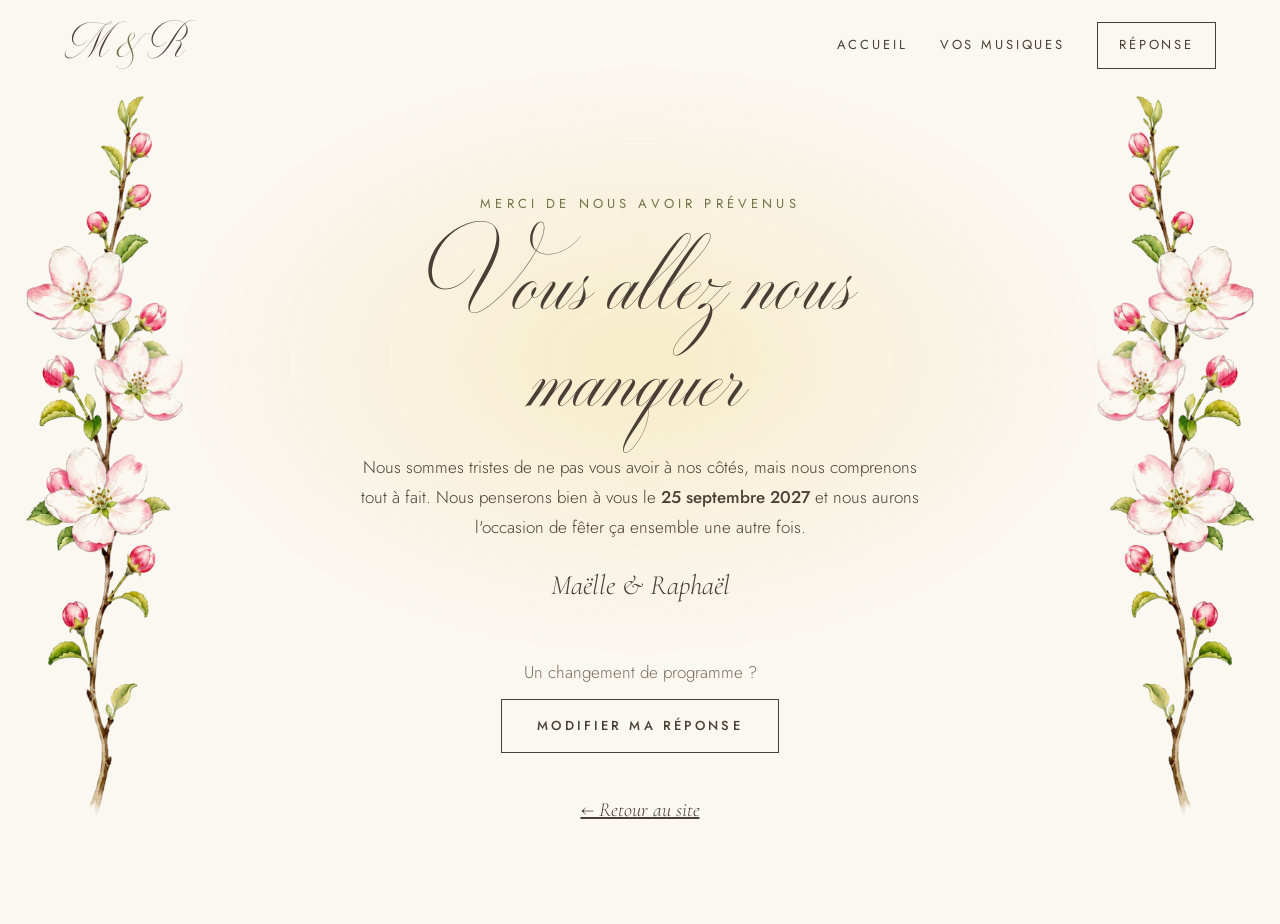
==== merci-non.html @ e09565a5 "style: drop small garlands now that side branches frame each page Co-Authored-By: Claude Opus 5.5 <n" ====
<!doctype html>
<html lang="fr">
<head>
  <meta charset="utf-8">
  <meta name="viewport" content="width=device-width, initial-scale=1">
  <title>Vous allez nous manquer — Maëlle &amp; Raphaël</title>
  <link rel="preconnect" href="https://fonts.googleapis.com">
  <link rel="preconnect" href="https://fonts.gstatic.com" crossorigin>
  <link rel="stylesheet" href="https://fonts.googleapis.com/css2?family=Cormorant+Garamond:ital,wght@0,300;0,400;1,300;1,400&amp;family=Jost:wght@300;400;500&amp;display=swap">
  <link rel="preload" href="assets/fonts/milton-two.otf" as="font" type="font/otf" crossorigin>
  <link rel="stylesheet" href="css/style.css?v=29">
</head>
<body>
<div class="page page-merci">
  <div class="voile voile-jaune" aria-hidden="true"></div>
  <img class="fleurs-cote fleurs-cote-gauche" src="assets/images/fleurs-cote-pommier.webp" alt="" width="440" height="2015">
  <img class="fleurs-cote fleurs-cote-droite" src="assets/images/fleurs-cote-pommier.webp" alt="" width="440" height="2015">

  <header class="entete">
    <a class="logo" href="index.html" aria-label="Accueil — Maëlle et Raphaël">M <span>&amp;</span> R</a>
    <button class="burger" type="button" aria-expanded="false" aria-controls="menu" aria-label="Ouvrir le menu">
      <span></span><span></span><span></span>
    </button>
    <nav class="nav" id="menu" aria-label="Navigation principale">
      <a href="index.html">Accueil</a>
      <a href="musiques.html">Vos musiques</a>
      <a class="nav-reponse" href="rsvp.html">Réponse</a>
    </nav>
  </header>

  <main class="page-contenu" style="max-width: 640px">
    <p class="surtitre">Merci de nous avoir prévenus</p>
    <h1>Vous allez nous manquer</h1>
    <p>Nous sommes tristes de ne pas vous avoir à nos côtés, mais nous comprenons tout à fait. Nous penserons bien à vous le <strong>25 septembre 2027</strong> et nous aurons l'occasion de fêter ça ensemble une autre fois.</p>
    <p class="signature">Maëlle &amp; Raphaël</p>
    <p class="changement">Un changement de programme ?</p>
    <a class="bouton bouton-trait" href="rsvp.html">Modifier ma réponse</a>
    <br>
    <a class="lien-retour" href="index.html" style="margin-top: 40px">← Retour au site</a>
  </main>
</div>
<script src="js/main.js?v=29"></script>
</body>
</html>
---- css/style.css ----
/* ==========================================================================
   Site faire-part — Maëlle & Raphaël
   Maquette 2 : minimaliste aquarelle (fond beige, voiles pêche et jaune,
   titres manuscrits Milton Two, texte Jost, accent vert olive).
   ========================================================================== */

@font-face {
  font-family: 'Milton Two';
  src: url('../assets/fonts/milton-two.otf') format('opentype');
  font-display: swap;
}

:root {
  --fond: #fbf7f1;
  --texte: #4a3f36;
  --discret: #7a6d61;
  --olive: #6e7448;
  --filet: #e3d8c8;
  --trait: #b9ac9c;
  --peche: 242, 196, 170;
  --jaune: 244, 226, 160;

  --manuscrit: 'Milton Two', cursive;
  --serif: 'Cormorant Garamond', Georgia, serif;
  --sans: 'Jost', system-ui, sans-serif;

  --marge: clamp(20px, 5vw, 72px);
}

*, *::before, *::after { box-sizing: border-box; }

html { scroll-behavior: smooth; overflow-x: hidden; overflow-x: clip; }
@media (prefers-reduced-motion: reduce) { html { scroll-behavior: auto; } }

body {
  margin: 0;
  background: var(--fond);
  color: var(--texte);
  font-family: var(--sans);
  font-weight: 300;
  font-size: 17px;
  line-height: 1.75;
  overflow-x: hidden;
  overflow-x: clip;
}

[hidden] { display: none !important; }
img { display: block; max-width: 100%; height: auto; }
p { margin: 0; }

a { color: var(--texte); }
a:hover { color: var(--olive); }
a:focus-visible, button:focus-visible, input:focus-visible, textarea:focus-visible {
  outline: 2px solid var(--olive);
  outline-offset: 3px;
}

strong { font-weight: 500; }

.visuellement-cache {
  position: absolute; width: 1px; height: 1px; overflow: hidden;
  clip: rect(0 0 0 0); white-space: nowrap;
}

/* ---------- Typographie ---------- */

h1, h2 {
  margin: 0;
  font-family: var(--manuscrit);
  font-weight: 400;
  /* Milton Two a un petit œil : on aligne sa hauteur d'x sur celle d'une serif */
  font-size-adjust: 0.31;
  line-height: 1.2;
}

h3 { margin: 0; }

.surtitre {
  font-size: 13px;
  font-weight: 400;
  letter-spacing: 0.32em;
  text-transform: uppercase;
  color: var(--olive);
}

.etiquette {
  font-size: 13px;
  font-weight: 500;
  letter-spacing: 0.24em;
  text-transform: uppercase;
}

.italique {
  font-family: var(--serif);
  font-style: italic;
  font-size: 22px;
  line-height: 1.35;
}

.discret { color: var(--discret); }
.olive { color: var(--olive); }

.titre-xl { font-size: clamp(56px, 9vw, 124px); line-height: 1.1; }
.titre-l { font-size: clamp(44px, 5.4vw, 64px); }
.titre-m { font-size: clamp(40px, 5vw, 60px); }

/* ---------- Boutons ---------- */

.bouton {
  display: inline-flex;
  align-items: center;
  justify-content: center;
  gap: 12px;
  min-height: 54px;
  padding: 0 36px;
  border: 0;
  background: var(--olive);
  color: var(--fond);
  font: inherit;
  font-size: 13px;
  font-weight: 500;
  letter-spacing: 0.24em;
  text-transform: uppercase;
  text-decoration: none;
  cursor: pointer;
  transition: background-color 0.2s;
}
.bouton:hover { background: #5b6139; color: var(--fond); }

.bouton-trait {
  background: transparent;
  color: var(--texte);
  box-shadow: inset 0 0 0 1px var(--texte);
}
.bouton-trait:hover { background: rgba(110, 116, 72, 0.08); color: var(--texte); }

.bouton-petit { min-height: 44px; padding: 0 20px; font-size: 12px; letter-spacing: 0.22em; }

.lien-retour {
  display: inline-block;
  font-family: var(--serif);
  font-style: italic;
  font-size: 20px;
}

/* ---------- Voiles aquarelle ---------- */

.voile {
  position: absolute;
  border-radius: 50%;
  filter: blur(12px);
  pointer-events: none;
}
.voile-peche { background: radial-gradient(closest-side, rgba(var(--peche), 0.45), rgba(var(--peche), 0)); }
.voile-jaune { background: radial-gradient(closest-side, rgba(var(--jaune), 0.5), rgba(var(--jaune), 0)); }

/* ---------- En-tête ---------- */

.entete {
  position: relative;
  z-index: 2;
  display: flex;
  flex-wrap: wrap;
  align-items: center;
  justify-content: space-between;
  gap: 12px 32px;
  padding: 22px var(--marge);
}
.entete-accueil { justify-content: flex-end; }

.logo {
  font-family: var(--serif);
  font-size: 26px;
  font-weight: 400;
  letter-spacing: 0.04em;
  line-height: 1;
  text-decoration: none;
}
.logo span { font-style: italic; color: var(--olive); }

.nav {
  display: flex;
  flex-wrap: wrap;
  align-items: center;
  justify-content: flex-end;
  gap: 8px 32px;
  font-size: 13px;
  font-weight: 400;
  letter-spacing: 0.22em;
  text-transform: uppercase;
}
.nav a { text-decoration: none; padding: 10px 0; }
.nav a[aria-current="page"] { box-shadow: inset 0 -1px 0 var(--olive); }
.nav .nav-reponse {
  padding: 12px 22px;
  background: rgba(251, 247, 241, 0.85);
  box-shadow: inset 0 0 0 1px var(--texte);
}
.nav .nav-reponse[aria-current="page"] { background: var(--texte); color: var(--fond); box-shadow: none; }

/* ---------- Accueil : première étape ---------- */

.ouverture {
  position: relative;
  height: min(100vh, 900px);
  height: min(100svh, 900px);
  min-height: 620px;
  display: flex;
  flex-direction: column;
  overflow: hidden;
}

.fleurs {
  position: absolute;
  pointer-events: none;
}
.fleurs-haut { left: clamp(6px, 1.5vw, 24px); top: clamp(6px, 1.5vw, 24px); width: clamp(190px, 30vw, 430px); }
.fleurs-bas { right: clamp(6px, 1.5vw, 24px); bottom: clamp(6px, 1.5vw, 24px); width: clamp(180px, 28vw, 400px); }

.ouverture-titre {
  position: relative;
  flex: 1;
  display: flex;
  flex-direction: column;
  align-items: center;
  justify-content: center;
  text-align: center;
  padding: 0 var(--marge) 48px;
}
.ouverture-titre h1 { margin-top: 18px; }
.ouverture-titre h1 span { color: var(--olive); }
.ouverture-date {
  margin-top: 28px;
  font-size: 15px;
  font-weight: 400;
  letter-spacing: 0.3em;
  text-transform: uppercase;
}
.defiler {
  margin-top: 64px;
  display: flex;
  flex-direction: column;
  align-items: center;
  gap: 8px;
  font-size: 11px;
  letter-spacing: 0.3em;
  text-transform: uppercase;
  color: var(--discret);
  text-decoration: none;
}
.defiler svg { animation: flotter 2.4s ease-in-out infinite; }
@keyframes flotter { 50% { transform: translateY(5px); } }
@media (prefers-reduced-motion: reduce) { .defiler svg { animation: none; } }

/* Titre d'accueil : chaque lettre est un tracé SVG de la police Milton Two */
.titre-trace {
  display: flex;
  flex-wrap: wrap;
  justify-content: center;
  align-items: center;
  gap: 0.3em 0.14em;
  line-height: 1;
}
.titre-mot { display: block; margin: -0.42em 0 -0.38em; fill: currentColor; overflow: visible; }
.titre-esperluette { color: var(--olive); }
/* La plume : un trait épais qui suit le contour de chaque lettre, dans un masque.
   L'encre apparaît donc directement pleine, dans le sens du tracé. */
.plume { fill: #fff; stroke: #fff; stroke-width: 150; stroke-linecap: round; stroke-linejoin: round; }
@media (prefers-reduced-motion: no-preference) {
  .anime .plume {
    fill-opacity: 0;
    stroke-dasharray: 1 1;
    stroke-dashoffset: 1;
    animation:
      ecrire-plume 0.75s cubic-bezier(.4,0,.4,1) calc(0.7s + var(--n) * 0.2s) forwards,
      remplir-plume 0.2s linear calc(1.45s + var(--n) * 0.2s) forwards;
  }
}
@keyframes ecrire-plume { to { stroke-dashoffset: 0; } }
@keyframes remplir-plume { to { fill-opacity: 1; } }

/* ---------- Sections de l'accueil ---------- */

.section { position: relative; padding: clamp(72px, 10vw, 128px) clamp(20px, 5vw, 40px); text-align: center; }
.section > :not(.voile):not(.fleurs-cote) { position: relative; }
.contenu-etroit { max-width: 680px; margin: 0 auto; }
.contenu-large { max-width: 1080px; margin: 0 auto; }

.guirlande { width: 200px; margin: 0 auto 40px; }

.texte-empile { display: flex; flex-direction: column; gap: 14px; }

/* Chers invités */
.invites { overflow: hidden; }
.invites .voile-peche { left: -18%; top: 4%; width: min(620px, 95vw); height: 70%; }
.invites .voile-jaune { right: -16%; bottom: 0; width: min(560px, 90vw); height: 60%; }
.invites .texte-empile { margin-top: 28px; }
.invites .italique { margin-top: 8px; font-size: 24px; }
.invites .surtitre { margin-top: 28px; }

/* Le lieu */
.lieu { padding-top: 0; padding-left: clamp(16px, 4vw, 56px); padding-right: clamp(16px, 4vw, 56px); padding-bottom: clamp(56px, 8vw, 96px); }
.lieu h2 { margin-top: 14px; }
.lieu .italique { margin-top: 10px; color: var(--discret); }
.lieu .chateau { width: 100%; max-width: 1000px; margin: clamp(20px, 3vw, 36px) auto 0; }

/* Notre histoire */
.histoire { text-align: left; padding-left: var(--marge); padding-right: var(--marge); }
.histoire .voile { left: -10%; top: 0; width: 70%; height: 100%; }
.histoire-grille {
  display: flex;
  flex-wrap: wrap;
  align-items: center;
  gap: 48px 88px;
}
.histoire-photo { flex: 1 1 320px; min-width: 0; max-width: 440px; margin: 0 auto; }
.histoire-texte { flex: 1 1 400px; min-width: 0; }
.histoire-texte h2 { margin-top: 14px; }
.histoire-texte .texte-empile { margin-top: 24px; }
.histoire-texte .italique { font-size: 24px; }

/* Déroulement */
.deroulement h2 { margin: 14px 0 56px; }
.etapes {
  list-style: none;
  margin: 0;
  padding: 0;
  display: grid;
  grid-template-columns: repeat(auto-fit, minmax(240px, 1fr));
  gap: 40px 0;
}
.etape {
  padding: 0 28px;
  display: flex;
  flex-direction: column;
  align-items: center;
  gap: 8px;
}
.etape img { height: 150px; width: auto; }
.etape-heure { margin-top: 12px; font-family: var(--serif); font-size: 44px; font-weight: 300; line-height: 1; }
.etape h3 { margin-top: 6px; font-size: 13px; font-weight: 500; letter-spacing: 0.24em; text-transform: uppercase; }
.etape small { font-size: 14px; color: var(--discret); }
@media (min-width: 840px) {
  .etape + .etape { box-shadow: -1px 0 0 var(--filet); }
}
.deroulement .italique { margin-top: 48px; color: var(--discret); }

/* Dress code */
.dress-code { overflow: hidden; padding-top: clamp(64px, 9vw, 112px); padding-bottom: clamp(64px, 9vw, 112px); }
.dress-code .voile { left: 50%; top: 50%; width: min(820px, 130vw); height: 100%; transform: translate(-50%, -50%); }
.dress-code .surtitre { margin-top: 14px; }
.couleurs {
  list-style: none;
  margin: 40px 0 0;
  padding: 0;
  display: flex;
  flex-wrap: wrap;
  justify-content: center;
  gap: 24px 36px;
}
.couleurs li { display: flex; flex-direction: column; align-items: center; gap: 10px; font-size: 14px; }
.pastille { width: 64px; height: 64px; border-radius: 50%; }
.dress-code .italique { margin-top: 32px; }

/* Présence */
.presence .guirlande { width: 180px; margin-bottom: 28px; }
.presence .rappel { margin-top: 4px; font-size: 15px; font-weight: 500; letter-spacing: 0.26em; text-transform: uppercase; color: var(--olive); }
.presence .intro { margin: 20px auto 36px; max-width: 480px; color: var(--discret); }

/* Infos pratiques */
.infos { border-top: 1px solid var(--filet); border-bottom: 1px solid var(--filet); padding-top: clamp(64px, 9vw, 112px); padding-bottom: clamp(64px, 9vw, 112px); }
.infos h2 { margin-bottom: 48px; }
.infos { position: relative; overflow: hidden; }
/* Branches fleuries le long des côtés (chers invités, infos pratiques, contact) */
.fleurs-cote {
  position: absolute;
  top: 7%;
  height: 86%;
  width: auto;
  max-width: none;
  pointer-events: none;
}
.fleurs-cote-gauche { left: clamp(-30px, 2vw, 48px); }
.fleurs-cote-droite { right: clamp(-30px, 2vw, 48px); transform: scaleX(-1); }
.infos .contenu-large { max-width: 900px; }
.lieu, .deroulement, .presence { overflow: hidden; }
.lieu .voile-peche { left: 50%; top: 10%; width: min(1100px, 140vw); height: 80%; transform: translateX(-50%); }
.deroulement .voile-jaune { left: -12%; top: 0; width: min(640px, 90vw); height: 70%; }
.deroulement .voile-peche { right: -12%; bottom: 0; width: min(640px, 90vw); height: 70%; }
.presence .voile-peche { left: -14%; top: 5%; width: min(600px, 90vw); height: 70%; }
.presence .voile-jaune { right: -14%; bottom: 0; width: min(600px, 90vw); height: 70%; }
/* Laisser la place aux branches sur ordinateur */
@media (min-width: 900px) {
  .histoire { padding-left: max(var(--marge), 200px); padding-right: max(var(--marge), 200px); }
  .deroulement .contenu-large { max-width: 900px; }
  .page-musiques .page-contenu { max-width: 960px; padding-left: max(40px, 190px); padding-right: max(40px, 190px); box-sizing: content-box; }
}
/* Pages intérieures : branches fixées en haut de page */
.page > .fleurs-cote { top: 96px; height: min(80vh, 820px); }
.infos .fleurs-cote { top: 12%; height: 76%; }
.infos .fleurs-cote-gauche { left: clamp(-60px, -1vw, 0px); }
.infos .fleurs-cote-droite { right: clamp(-60px, -1vw, 0px); }
@media (max-width: 899px) {
  .fleurs-cote { top: 10%; height: 80%; opacity: 0.55; }
  .fleurs-cote-gauche { left: auto; right: calc(100% - 46px); }
  .fleurs-cote-droite { right: auto; left: calc(100% - 46px); }
}
.infos .voile-jaune { left: -12%; top: 0; width: min(640px, 90vw); height: 80%; }
.infos .voile-peche { right: -12%; bottom: 0; width: min(640px, 90vw); height: 80%; }
.grille-3 { display: grid; grid-template-columns: repeat(auto-fit, minmax(240px, 1fr)); gap: 40px; }
.info { display: flex; flex-direction: column; gap: 10px; }
.info h3 { font-size: 13px; font-weight: 500; letter-spacing: 0.26em; text-transform: uppercase; color: var(--olive); }
.info a { font-family: var(--serif); font-style: italic; font-size: 20px; }
.a-completer { font-style: italic; color: var(--discret); }

/* Contact */
.contact { overflow: hidden; }
.contact .voile-jaune { left: -14%; top: 0; width: min(600px, 90vw); height: 65%; }
.contact .voile-peche { right: -14%; bottom: 0; width: min(640px, 95vw); height: 70%; }
.contact .intro { margin: 16px 0 48px; color: var(--discret); }
.contact .grille-3 { max-width: 880px; margin: 0 auto; }
.personne { display: flex; flex-direction: column; align-items: center; gap: 4px; }
.personne-nom { font-family: var(--serif); font-style: italic; font-size: 36px; line-height: 1.1; }
.personne .numero { margin-bottom: 14px; }
.actions { display: flex; flex-wrap: wrap; justify-content: center; gap: 10px; }

/* Pied de page */
.pied { padding: 40px 20px 48px; text-align: center; }
.pied-noms { font-family: var(--serif); font-weight: 300; font-size: 32px; }
.pied-noms span { font-style: italic; color: var(--olive); }
.pied-date { margin-top: 4px; font-size: 12px; letter-spacing: 0.3em; text-transform: uppercase; color: var(--discret); }

/* ---------- Pages intérieures ---------- */

.page { position: relative; min-height: 100vh; overflow: hidden; overflow: clip; }
.page-contenu { position: relative; margin: 0 auto; padding: clamp(32px, 6vw, 72px) clamp(20px, 5vw, 40px) 96px; }

/* Réponse */
.page-reponse .voile-peche { left: -10%; top: 60px; width: 60%; height: 600px; }
.page-reponse .voile-jaune { right: -10%; bottom: 0; width: 55%; height: 520px; }
.page-reponse .page-contenu { max-width: 640px; }
.entete-page { text-align: center; }
.entete-page h1 { font-size: clamp(52px, 7vw, 80px); line-height: 1.1; }
.entete-page .rappel { margin-top: 2px; font-size: 14px; font-weight: 500; letter-spacing: 0.26em; text-transform: uppercase; color: var(--olive); }

.formulaire { margin-top: 56px; display: flex; flex-direction: column; gap: 36px; }
.champ { display: flex; flex-direction: column; gap: 6px; }
.champ label, .champ legend, .libelle {
  font-size: 12px;
  font-weight: 500;
  letter-spacing: 0.24em;
  text-transform: uppercase;
}
.champ input, .champ textarea {
  min-height: 48px;
  padding: 0;
  border: 0;
  border-bottom: 1px solid var(--trait);
  border-radius: 0;
  background: transparent;
  font: inherit;
  font-size: 18px;
  color: var(--texte);
}
.champ textarea { min-height: 96px; padding: 12px 0; font-size: 17px; resize: vertical; }
.champ input::placeholder, .champ textarea::placeholder { color: #a89b8d; }
.aide { font-size: 15px; color: var(--discret); }

fieldset { border: 0; margin: 0; padding: 0; min-width: 0; }
legend { padding: 0; margin-bottom: 14px; }

.choix { display: grid; grid-template-columns: repeat(auto-fit, minmax(200px, 1fr)); gap: 12px; }
.choix button {
  min-height: 56px;
  padding: 0 20px;
  border: 1px solid var(--trait);
  background: transparent;
  color: var(--texte);
  font-family: var(--serif);
  font-size: 22px;
  font-style: italic;
  cursor: pointer;
  transition: background-color 0.2s, border-color 0.2s, color 0.2s;
}
.choix button:hover { border-color: var(--olive); }
.choix button[aria-pressed="true"] { border-color: var(--olive); background: var(--olive); color: var(--fond); }

.details { display: flex; flex-direction: column; gap: 36px; }
.details[hidden] { display: none; }
.compteurs { display: grid; grid-template-columns: repeat(auto-fit, minmax(220px, 1fr)); gap: 16px 40px; }
.compteur {
  display: flex;
  align-items: center;
  justify-content: space-between;
  gap: 12px;
  padding: 10px 0;
  border-bottom: 1px solid var(--filet);
}
.compteur > span { line-height: 1.2; }
.compteur small { font-size: 13px; color: var(--discret); }
.compteur-boutons { display: flex; align-items: center; gap: 8px; }
.compteur-boutons button {
  width: 44px;
  height: 44px;
  border: 1px solid var(--trait);
  border-radius: 50%;
  background: transparent;
  color: var(--texte);
  font-size: 20px;
  line-height: 1;
  cursor: pointer;
}
.compteur-boutons button:hover { border-color: var(--olive); }
.compteur-boutons button:disabled { opacity: 0.35; cursor: default; }
.compteur-boutons output { min-width: 32px; text-align: center; font-family: var(--serif); font-size: 30px; }

.envoi { display: flex; flex-direction: column; align-items: center; gap: 20px; padding-top: 8px; }

/* Merci */
.page-merci .voile { left: 50%; top: 80px; width: min(900px, 130vw); height: 560px; transform: translateX(-50%); }
.page-merci .page-contenu { max-width: 680px; padding-top: clamp(48px, 8vw, 104px); text-align: center; }
.page-merci h1 { margin-top: 16px; font-size: clamp(52px, 7.5vw, 88px); line-height: 1.1; }
.page-merci .titre-merci { font-size: clamp(72px, 11vw, 132px); }
.page-merci .guirlande { margin: 24px auto; }
.page-merci .signature { margin-top: 18px; font-family: var(--serif); font-style: italic; font-size: 28px; }
.invitation-musique { margin-top: 72px; padding-top: 48px; border-top: 1px solid var(--filet); }
.invitation-musique .question { font-family: var(--serif); font-weight: 300; font-size: clamp(32px, 4vw, 44px); line-height: 1.15; }
.invitation-musique .question em { font-style: italic; }
.invitation-musique .discret { margin: 12px 0 28px; }
.page-merci .lien-retour { margin-top: 48px; }
.changement { margin-top: 48px; color: var(--discret); }
.page-merci .changement + .bouton { margin-top: 12px; }

/* Musiques */
.page-musiques .voile-peche { left: -10%; top: 60px; width: 60%; height: 600px; }
.page-musiques .voile-jaune { right: -10%; bottom: 0; width: 55%; height: 520px; }
.page-musiques .page-contenu {
  max-width: 1080px;
  display: flex;
  flex-wrap: wrap;
  gap: 56px 88px;
  align-items: flex-start;
}
.colonne-recherche { flex: 1 1 420px; min-width: 0; }
.colonne-recherche h1 { font-size: clamp(52px, 7vw, 80px); line-height: 1.1; }
.colonne-recherche .intro { margin-top: 18px; max-width: 460px; color: var(--discret); }
.colonne-recherche .formulaire { margin-top: 40px; gap: 32px; }
.recherche {
  display: flex;
  align-items: center;
  gap: 10px;
  min-height: 48px;
  border-bottom: 1px solid var(--trait);
}
.recherche input { flex: 1; min-width: 0; border: 0; min-height: 46px; }
.recherche input::-webkit-search-cancel-button { display: none; }

.liste { list-style: none; margin: 0; padding: 0; }
.liste li {
  display: flex;
  align-items: center;
  justify-content: space-between;
  gap: 12px;
  padding: 8px 0;
  border-bottom: 1px solid var(--filet);
}
.liste .titre { font-weight: 400; }
.liste .artiste { color: var(--discret); }
.liste .ajouter {
  flex: none;
  min-height: 44px;
  padding: 0 16px;
  border: 1px solid var(--olive);
  background: transparent;
  color: var(--texte);
  font: inherit;
  font-size: 12px;
  font-weight: 500;
  letter-spacing: 0.2em;
  text-transform: uppercase;
  cursor: pointer;
}
.liste .ajouter:hover { background: var(--olive); color: var(--fond); }
.liste .retirer {
  flex: none;
  width: 44px;
  height: 44px;
  border: 0;
  background: transparent;
  color: var(--texte);
  font-size: 22px;
  cursor: pointer;
}
.liste .retirer:hover { color: var(--olive); }
.vide { font-family: var(--serif); font-style: italic; font-size: 20px; color: var(--discret); }
.source { font-size: 14px; color: var(--discret); }
.selection { display: flex; flex-direction: column; gap: 10px; }
.colonne-recherche .bouton[type="submit"] { align-self: flex-start; }

.remerciement { margin-top: 40px; display: flex; flex-direction: column; gap: 8px; align-items: flex-start; }
.remerciement[hidden] { display: none; }
.remerciement .grand { font-family: var(--serif); font-weight: 300; font-style: italic; font-size: 56px; line-height: 1; }
.bouton-lien {
  min-height: 44px;
  padding: 0;
  border: 0;
  background: transparent;
  color: var(--texte);
  font-family: var(--serif);
  font-style: italic;
  font-size: 20px;
  text-decoration: underline;
  cursor: pointer;
}

.colonne-proposees { flex: 1 1 360px; min-width: 0; padding-top: 12px; }
.proposees-entete {
  display: flex;
  align-items: baseline;
  justify-content: space-between;
  gap: 12px;
  flex-wrap: wrap;
  padding-bottom: 12px;
  border-bottom: 1px solid var(--texte);
}
.proposees-entete h2 { font-size: 44px; }
.proposees-entete p { font-size: 12px; font-weight: 500; letter-spacing: 0.24em; text-transform: uppercase; color: var(--olive); }
.colonne-proposees .vide { margin-top: 20px; }
.tableau { overflow-x: auto; }
table { width: 100%; border-collapse: collapse; font-size: 15px; }
th {
  text-align: left;
  padding: 12px 8px 8px;
  font-size: 11px;
  font-weight: 500;
  letter-spacing: 0.22em;
  text-transform: uppercase;
  color: var(--discret);
}
td { padding: 10px 8px; }
th:first-child, td:first-child { padding-left: 0; }
th:last-child, td:last-child { padding-right: 0; }
tbody tr { border-top: 1px solid var(--filet); }
td:first-child { font-weight: 400; }
td.par { font-family: var(--serif); font-style: italic; font-size: 18px; }
.page-musiques .lien-retour { flex: 1 1 100%; text-align: center; }

/* ---------- Petits écrans ---------- */

@media (max-width: 600px) {
  /* Même en-tête partout : logo à gauche, musiques et réponse à droite */
  .entete { flex-wrap: nowrap; padding-top: 16px; padding-bottom: 16px; }
  .entete-accueil { justify-content: flex-end; }
  .nav { flex-wrap: nowrap; gap: 4px 18px; letter-spacing: 0.16em; font-size: 12px; }
  .nav a[href="index.html"] { display: none; }
  .nav .nav-reponse { padding: 10px 16px; }
  .fleurs-haut { width: 165px; }
  .fleurs-bas { width: 170px; }
  .ouverture { min-height: 560px; }
  .defiler { margin-top: 40px; }
  .etape { padding: 0; }
  .etapes { gap: 40px; }
  .etape + .etape { padding-top: 40px; box-shadow: 0 -1px 0 var(--filet); }
  .histoire { text-align: center; }
  .colonne-recherche h1, .colonne-recherche .intro { text-align: center; margin-left: auto; margin-right: auto; }
}

/* ==========================================================================
   Animations et étapes au défilement
   (désactivées si l'utilisateur préfère réduire les animations)
   ========================================================================== */

@media (prefers-reduced-motion: no-preference) {

  /* ---------- Étapes : une section = un écran ---------- */
  /* Chaque section occupe au moins un écran ; sur mobile on y défile librement */
  .etapes-actives .etape-ecran {
    min-height: 100vh;
    min-height: 100svh;
    display: flex;
    flex-direction: column;
    justify-content: center;
  }
  .etapes-actives .contact { min-height: calc(100svh - 150px); }
  .etapes-actives .ouverture { height: 100vh; height: 100svh; }
  .etapes-actives .etape-ecran > .contenu-large, .etapes-actives .etape-ecran > .contenu-etroit, .etapes-actives .etape-ecran > .grille-3 { width: 100%; }

  @media (min-width: 900px) and (min-height: 640px) {
    .etapes-actives .etape-ecran {
      min-height: 100vh;
      min-height: 100svh;
      display: flex;
      flex-direction: column;
      justify-content: center;
    }
    .etapes-actives .contact { min-height: calc(100svh - 150px); }
    .etapes-actives .etape-ecran { padding-top: clamp(32px, 7svh, 96px); padding-bottom: clamp(32px, 7svh, 96px); }
    .etapes-actives .lieu { padding-top: 32px; padding-bottom: 24px; }
    .etapes-actives .ouverture { height: 100vh; height: 100svh; }
    .etapes-actives .lieu .guirlande { width: 150px; margin-bottom: 20px; }
    .etapes-actives .lieu .chateau { width: auto; max-height: calc(100svh - 370px); }
    .etapes-actives .deroulement { padding-top: 48px; padding-bottom: 48px; }
    .etapes-actives .deroulement h2 { margin-bottom: 32px; }
    .etapes-actives .etape img { height: clamp(90px, 16svh, 150px); }
    .etapes-actives .deroulement .italique { margin-top: 28px; }
    .etapes-actives .etape-ecran > .contenu-large, .etapes-actives .etape-ecran > .contenu-etroit, .etapes-actives .etape-ecran > .grille-3 { width: 100%; }
  }

  /* Mobile : chaque section devient un écran à part, empilé hors champ.
     On passe d'un écran à l'autre par un geste ; une section plus haute que
     l'écran défile librement à l'intérieur, sans jamais laisser voir ses voisines. */
  @media (max-width: 899px), (max-height: 639px) {
    html.etapes-mobile, html.etapes-mobile body { height: 100%; overflow: hidden; overscroll-behavior: none; }
    html.etapes-mobile body { position: fixed; inset: 0; }
    html.etapes-mobile .page-etape {
      position: absolute;
      inset: 0;
      height: 100%;
      min-height: 0;
      overflow-x: hidden;
      overflow-y: auto;
      overscroll-behavior: contain;
      transform: translate3d(0, calc(var(--decalage, 0) * (100% + 80px)), 0);
      transition: transform 0.9s cubic-bezier(0.65, 0, 0.35, 1);
    }
    html.etapes-mobile .page-etape { scrollbar-width: none; }
    html.etapes-mobile .page-etape::-webkit-scrollbar { display: none; }
    html.etapes-mobile.sans-transition .page-etape { transition: none; }
    html.etapes-mobile .etape-ecran.page-etape {
      justify-content: safe center;
      padding-top: 88px;
      padding-bottom: 52px;
    }
    html.etapes-mobile .lieu.page-etape { padding-top: 72px; padding-bottom: 20px; }
    html.etapes-mobile .page-etape > .pied { margin-top: 32px; padding-bottom: 0; }
  }

  /* ---------- Repères latéraux ---------- */
  .reperes {
    position: fixed;
    right: clamp(12px, 2vw, 28px);
    top: 50%;
    z-index: 10;
    transform: translateY(-50%);
    display: flex;
    flex-direction: column;
    gap: 14px;
    opacity: 0;
    transition: opacity 0.6s;
  }
  .reperes.visible { opacity: 1; }
  .reperes a {
    position: relative;
    display: block;
    width: 22px;
    height: 22px;
  }
  .reperes a::before {
    content: '';
    position: absolute;
    inset: 7px;
    border-radius: 50%;
    border: 1px solid var(--olive);
    transition: transform 0.35s, background-color 0.35s;
  }
  .reperes a[aria-current="step"]::before { background: var(--olive); transform: scale(1.35); }
  .reperes span {
    position: absolute;
    right: 30px;
    top: 50%;
    transform: translate(6px, -50%);
    white-space: nowrap;
    font-size: 11px;
    font-weight: 400;
    letter-spacing: 0.24em;
    text-transform: uppercase;
    color: var(--olive);
    opacity: 0;
    pointer-events: none;
    transition: opacity 0.3s, transform 0.3s;
  }
  .reperes a:hover span, .reperes a:focus-visible span { opacity: 1; transform: translate(0, -50%); }
  @media (max-width: 899px) { .reperes { display: none; } }

  /* ---------- Ouverture ---------- */
  .anime .fleurs-haut { transform-origin: 0 0; animation: eclore 1.8s cubic-bezier(.2,.7,.2,1) both, balancer-h 9s ease-in-out 1.8s infinite; }
  .anime .fleurs-bas { transform-origin: 100% 100%; animation: eclore 1.8s cubic-bezier(.2,.7,.2,1) 0.35s both, balancer-b 10s ease-in-out 2.2s infinite; }
  @keyframes eclore { from { opacity: 0; transform: scale(0.55) rotate(-6deg); filter: blur(6px); } to { opacity: 1; transform: none; filter: none; } }
  @keyframes balancer-h { 50% { transform: rotate(1.6deg); } }
  @keyframes balancer-b { 50% { transform: rotate(-1.8deg); } }

  .anime .entete-accueil { animation: apparaitre 1s ease 2.6s both; }
  .anime .ouverture-titre .surtitre { animation: espacer 1.4s ease 0.5s both; }
  .anime .ouverture-date { animation: espacer 1.4s ease 3.4s both; }
  .anime .defiler { animation: apparaitre 1s ease 4.2s both; }

  @keyframes apparaitre { from { opacity: 0; } to { opacity: 1; } }
  @keyframes espacer { from { opacity: 0; letter-spacing: 0.05em; } }
  @keyframes ecrire {
    from { clip-path: inset(-30% 100% -30% -5%); opacity: 0.2; }
    15% { opacity: 1; }
    to { clip-path: inset(-30% -5% -30% -5%); opacity: 1; }
  }
  @keyframes tomber { from { opacity: 0; transform: translateY(-18px) rotate(-12deg) scale(0.7); } }

  /* ---------- Voiles aquarelle qui respirent ---------- */
  .anime .voile { animation: respirer 14s ease-in-out infinite alternate; }
  @keyframes respirer { to { opacity: 0.65; scale: 1.08; } }

  /* ---------- Apparitions au défilement ---------- */
  .anime .reveal {
    opacity: 0;
    transform: translateY(28px);
    transition: opacity 1s ease, transform 1s cubic-bezier(.2,.7,.2,1), filter 1.2s ease, clip-path 1.6s cubic-bezier(.45,.05,.3,1);
    transition-delay: calc(var(--i, 0) * 120ms);
  }
  .anime .reveal.visible { opacity: 1; transform: none; }

  /* Titres manuscrits : tracés de gauche à droite */
  .anime .reveal-ecrire { transform: none; clip-path: inset(-30% 100% -30% -5%); }
  .anime .reveal-ecrire.visible { clip-path: inset(-30% -5% -30% -5%); }

  /* Illustrations : l'aquarelle se dépose */
  .anime .reveal-aquarelle { transform: scale(1.06); filter: blur(10px) saturate(0.6); }
  .anime .reveal-aquarelle.visible { transform: none; filter: none; }

  /* Pastilles et petites fleurs : éclosion */
  .anime .reveal-pop { transform: scale(0.4); transition-timing-function: ease, cubic-bezier(.3,1.5,.5,1); }
  .anime .reveal-pop.visible { transform: none; }

  /* Guirlande */
  .anime .reveal-guirlande { transform: scale(0.7) rotate(-8deg); }
  .anime .reveal-guirlande.visible { transform: none; }

  /* Filets qui se dessinent */
  .anime .infos { border-color: transparent; }
  .anime .infos::before, .anime .infos::after {
    content: '';
    position: absolute;
    left: 0;
    width: 100%;
    height: 1px;
    background: var(--filet);
    transform: scaleX(0);
    transition: transform 1.6s cubic-bezier(.45,.05,.3,1);
  }
  .anime .infos::before { top: 0; }
  .anime .infos::after { bottom: 0; }
  .anime .infos.trace::before, .anime .infos.trace::after { transform: none; }

  /* Boutons : léger soulèvement */
  .bouton { transition: background-color 0.2s, transform 0.25s, box-shadow 0.25s; }
  .bouton:hover { transform: translateY(-2px); }
  .bouton:not(.bouton-trait):hover { box-shadow: 0 10px 24px -12px rgba(74, 63, 54, 0.5); }

  /* Étapes de la journée : les vignettes flottent au survol */
  .etape img { transition: transform 0.5s cubic-bezier(.2,.7,.2,1); }
  .etape:hover img { transform: translateY(-6px) rotate(-1.5deg); }
  .pastille { transition: transform 0.3s cubic-bezier(.3,1.5,.5,1); }
  .couleurs li:hover .pastille { transform: scale(1.12); }

  /* Pages intérieures : entrée douce */
  .anime .page-contenu > *, .anime .entete-page > * { animation: monter 1s cubic-bezier(.2,.7,.2,1) both; animation-delay: calc(var(--i, 0) * 110ms + 150ms); }
  .anime .page h1 { animation: ecrire 1.8s cubic-bezier(.45,.05,.3,1) 0.2s both; }
  .anime .page .entete { animation: apparaitre 0.8s ease both; }
  @keyframes monter { from { opacity: 0; transform: translateY(22px); } }

  /* Listes de la page musiques */
  .liste li { animation: monter 0.45s cubic-bezier(.2,.7,.2,1) both; }
  tbody tr { animation: apparaitre 0.6s ease both; }
}

/* Très petits écrans (iPhone SE…) */
.logo, .nav a { white-space: nowrap; }
@media (max-width: 360px) {
  .entete { padding-left: 16px; padding-right: 16px; gap: 12px; }
  .nav { gap: 4px 12px; font-size: 11px; letter-spacing: 0.1em; }
  .nav .nav-reponse { padding: 9px 12px; }
  .fleurs-haut { width: 135px; }
}

/* ---------- Menu : en-tête fixe et burger sur mobile ---------- */
.burger { display: none; }

@media (min-width: 900px) {
  .entete-accueil { position: absolute; top: 0; left: 0; right: 0; }
  .entete-accueil .logo, .nav .nav-section { display: none; }
}

@media (max-width: 899px) {
  .entete, .entete-accueil {
    position: sticky;
    top: 0;
    z-index: 60;
    flex-wrap: nowrap;
    justify-content: space-between;
    padding: 12px 20px;
    background: rgba(251, 247, 241, 0.92);
    -webkit-backdrop-filter: blur(10px);
    backdrop-filter: blur(10px);
    box-shadow: 0 1px 0 rgba(227, 216, 200, 0.8);
  }
  .burger {
    display: inline-flex;
    flex-direction: column;
    justify-content: center;
    gap: 6px;
    width: 44px;
    height: 44px;
    margin-right: -10px;
    padding: 0 10px;
    border: 0;
    background: none;
    color: var(--texte);
    cursor: pointer;
  }
  .burger span { display: block; height: 1px; background: currentColor; transition: transform 0.35s ease, opacity 0.25s ease; }
  .entete.ouvert .burger span:nth-child(1) { transform: translateY(7px) rotate(45deg); }
  .entete.ouvert .burger span:nth-child(2) { opacity: 0; }
  .entete.ouvert .burger span:nth-child(3) { transform: translateY(-7px) rotate(-45deg); }

  .nav {
    position: absolute;
    top: 100%;
    left: 0;
    right: 0;
    flex-direction: column;
    flex-wrap: nowrap;
    align-items: center;
    gap: 2px;
    max-height: calc(100svh - 68px);
    overflow-y: auto;
    padding: 20px 20px 32px;
    background: var(--fond);
    box-shadow: 0 1px 0 var(--filet), 0 24px 30px -24px rgba(74, 63, 54, 0.3);
    font-size: 13px;
    letter-spacing: 0.22em;
    opacity: 0;
    visibility: hidden;
    transform: translateY(-8px);
    transition: opacity 0.3s ease, transform 0.3s ease, visibility 0s 0.3s;
  }
  .entete.ouvert .nav { opacity: 1; visibility: visible; transform: none; transition: opacity 0.3s ease, transform 0.3s ease; }
  .nav a, .nav a[href="index.html"] { display: block; padding: 12px 0; }
  .nav .nav-reponse { margin-top: 14px; padding: 13px 30px; }
  .section { scroll-margin-top: 68px; }
  .entete-accueil { transition: background-color 0.5s ease, box-shadow 0.5s ease, -webkit-backdrop-filter 0.5s ease, backdrop-filter 0.5s ease; }
  .entete-accueil .logo { transition: opacity 0.5s ease; }
  .entete-accueil.discret:not(.ouvert) { background-color: transparent; box-shadow: none; -webkit-backdrop-filter: none; backdrop-filter: none; }
  .entete-accueil.discret:not(.ouvert) .logo { opacity: 0; pointer-events: none; }
}

/* Logo : initiales manuscrites, esperluette olive */
.logo {
  font-family: var(--manuscrit);
  font-size: 34px;
  font-size-adjust: 0.31;
  letter-spacing: 0;
  line-height: 1;
}
.logo span { font-style: normal; color: var(--olive); }

@media (max-width: 899px) {
  /* Safari iOS peut peindre les zones défilantes par-dessus un en-tête collant :
     en mode étapes, l'en-tête est fixé et placé sur son propre plan, au-dessus des écrans */
  html.etapes-mobile .entete {
    position: fixed;
    top: 0;
    left: 0;
    right: 0;
  }
  html.etapes-mobile .page-etape { z-index: 1; }
  html.etapes-mobile .entete { z-index: 100; }
  .burger { -webkit-appearance: none; appearance: none; align-items: center; }
  .burger span { width: 24px; height: 1px; flex: none; }
}
.page-merci h1 + p { margin-top: 28px; }
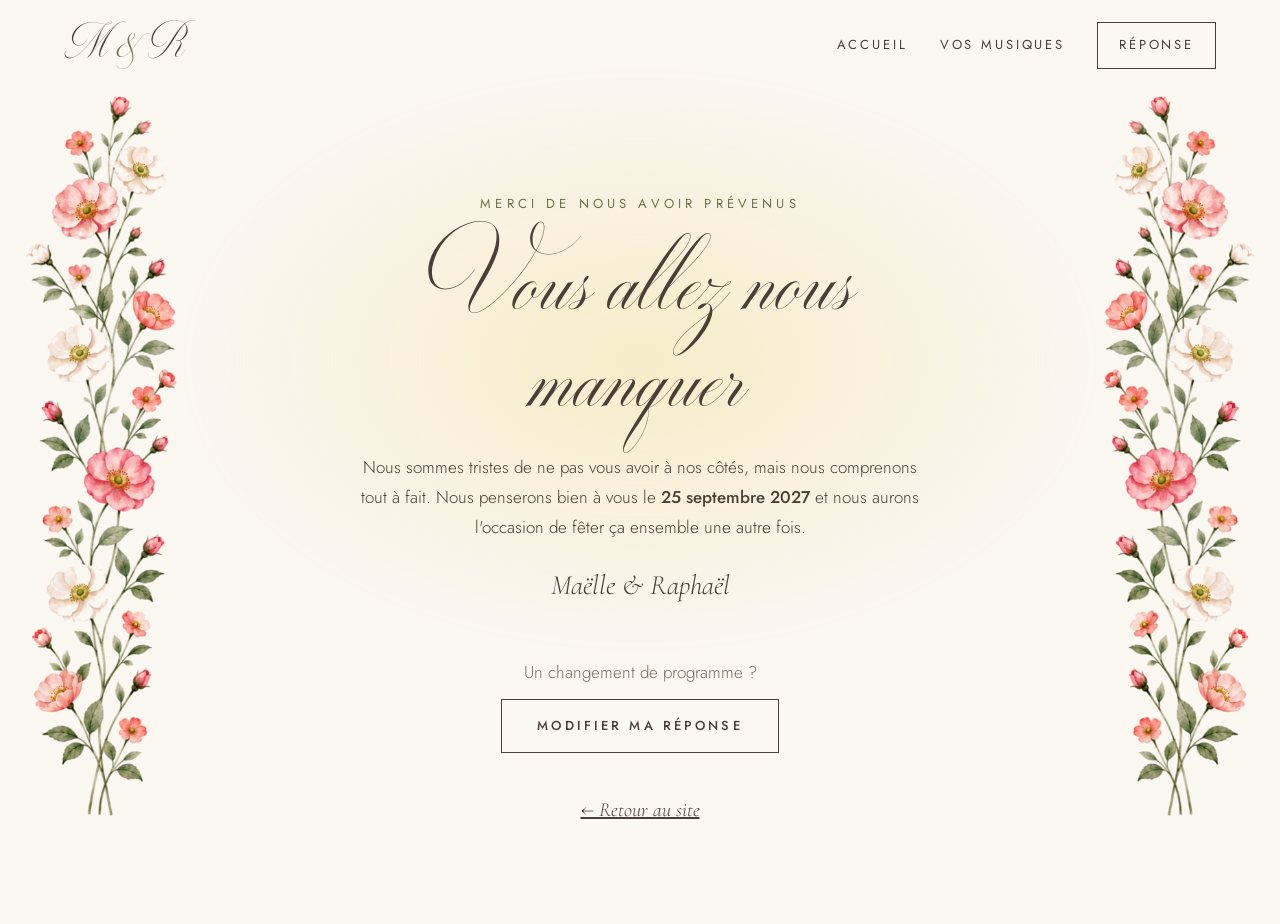
==== commit 158697ea: "feat: use wild-rose flowers everywhere with side and corner layouts Co-Authored-By: Claude Opus 5.5 " ====
--- a/merci-non.html
+++ b/merci-non.html
@@ -8,13 +8,13 @@
   <link rel="preconnect" href="https://fonts.gstatic.com" crossorigin>
   <link rel="stylesheet" href="https://fonts.googleapis.com/css2?family=Cormorant+Garamond:ital,wght@0,300;0,400;1,300;1,400&amp;family=Jost:wght@300;400;500&amp;display=swap">
   <link rel="preload" href="assets/fonts/milton-two.otf" as="font" type="font/otf" crossorigin>
-  <link rel="stylesheet" href="css/style.css?v=29">
+  <link rel="stylesheet" href="css/style.css?v=31">
 </head>
 <body>
 <div class="page page-merci">
   <div class="voile voile-jaune" aria-hidden="true"></div>
-  <img class="fleurs-cote fleurs-cote-gauche" src="assets/images/fleurs-cote-pommier.webp" alt="" width="440" height="2015">
-  <img class="fleurs-cote fleurs-cote-droite" src="assets/images/fleurs-cote-pommier.webp" alt="" width="440" height="2015">
+  <img class="fleurs-cote fleurs-cote-gauche" src="assets/images/fleurs-cote-eglantines-rose.webp" alt="" width="440" height="2094">
+  <img class="fleurs-cote fleurs-cote-droite" src="assets/images/fleurs-cote-eglantines-rose.webp" alt="" width="440" height="2094">
 
   <header class="entete">
     <a class="logo" href="index.html" aria-label="Accueil — Maëlle et Raphaël">M <span>&amp;</span> R</a>
@@ -39,6 +39,6 @@
     <a class="lien-retour" href="index.html" style="margin-top: 40px">← Retour au site</a>
   </main>
 </div>
-<script src="js/main.js?v=29"></script>
+<script src="js/main.js?v=31"></script>
 </body>
 </html>
--- a/css/style.css
+++ b/css/style.css
@@ -214,8 +214,8 @@
   position: absolute;
   pointer-events: none;
 }
-.fleurs-haut { left: clamp(6px, 1.5vw, 24px); top: clamp(6px, 1.5vw, 24px); width: clamp(190px, 30vw, 430px); }
-.fleurs-bas { right: clamp(6px, 1.5vw, 24px); bottom: clamp(6px, 1.5vw, 24px); width: clamp(180px, 28vw, 400px); }
+.fleurs-haut { left: 0; top: 0; width: clamp(200px, 25vw, 380px); }
+.fleurs-bas { right: 0; bottom: 0; width: clamp(200px, 30vw, 440px); }
 
 .ouverture-titre {
   position: relative;
@@ -282,7 +282,7 @@
 /* ---------- Sections de l'accueil ---------- */
 
 .section { position: relative; padding: clamp(72px, 10vw, 128px) clamp(20px, 5vw, 40px); text-align: center; }
-.section > :not(.voile):not(.fleurs-cote) { position: relative; }
+.section > :not(.voile):not(.fleurs-cote):not(.fleurs-coin) { position: relative; }
 .contenu-etroit { max-width: 680px; margin: 0 auto; }
 .contenu-large { max-width: 1080px; margin: 0 auto; }
 
@@ -400,7 +400,15 @@
 .infos .fleurs-cote { top: 12%; height: 76%; }
 .infos .fleurs-cote-gauche { left: clamp(-60px, -1vw, 0px); }
 .infos .fleurs-cote-droite { right: clamp(-60px, -1vw, 0px); }
+/* Bouquets dans les coins (une section sur deux, comme l'accueil) */
+.fleurs-coin { position: absolute; width: clamp(170px, 19vw, 290px); height: auto; max-width: none; pointer-events: none; }
+.fleurs-coin-haut { left: 0; top: 0; }
+.fleurs-coin-bas { right: 0; bottom: 0; }
+.page > .fleurs-coin-haut { top: 64px; }
 @media (max-width: 899px) {
+  .fleurs-coin { width: 100px; opacity: 0.6; }
+  .page > .fleurs-coin-haut { top: 58px; }
+  .fleurs-coin-haut { top: 58px; }
   .fleurs-cote { top: 10%; height: 80%; opacity: 0.55; }
   .fleurs-cote-gauche { left: auto; right: calc(100% - 46px); }
   .fleurs-cote-droite { right: auto; left: calc(100% - 46px); }
@@ -655,7 +663,7 @@
   .nav a[href="index.html"] { display: none; }
   .nav .nav-reponse { padding: 10px 16px; }
   .fleurs-haut { width: 165px; }
-  .fleurs-bas { width: 170px; }
+  .fleurs-bas { width: 195px; }
   .ouverture { min-height: 560px; }
   .defiler { margin-top: 40px; }
   .etape { padding: 0; }
